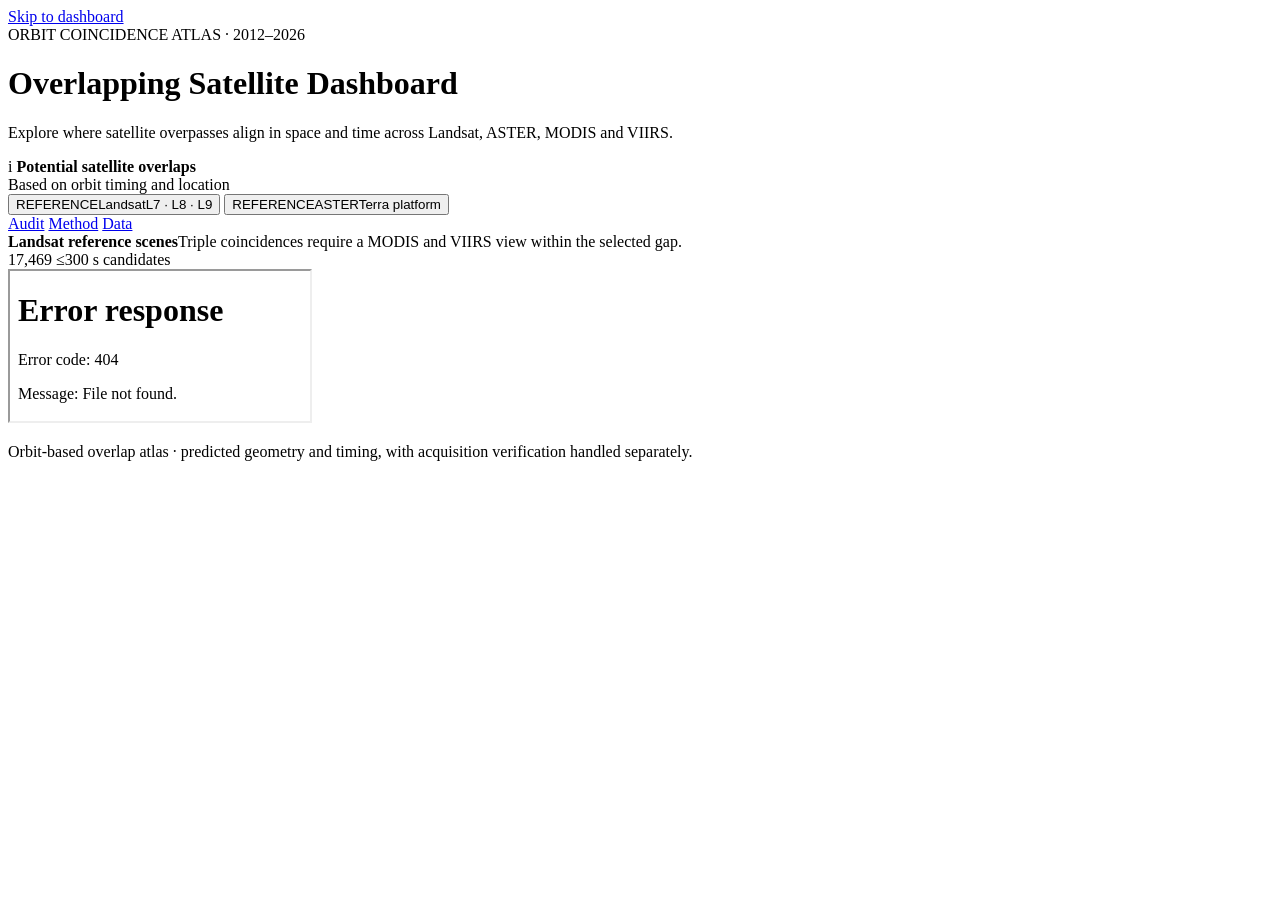
==== index.html @ bda2713e "Add dashboard shell" ====
<!doctype html>
<html lang="en">
<head>
<meta charset="utf-8">
<meta name="viewport" content="width=device-width,initial-scale=1,viewport-fit=cover">
<meta name="description" content="Explore predicted Landsat and ASTER overlap windows with MODIS and VIIRS, 2012–2026.">
<title>Overlapping Satellite Dashboard</title>
<link rel="preconnect" href="https://fonts.googleapis.com">
<link rel="preconnect" href="https://fonts.gstatic.com" crossorigin>
<link href="https://fonts.googleapis.com/css2?family=Barlow+Semi+Condensed:wght@500;600;700&family=IBM+Plex+Sans:wght@400;500;600&display=swap" rel="stylesheet">
<link rel="stylesheet" href="styles.css">
</head>
<body>
<a class="skip" href="#dashboard">Skip to dashboard</a>
<header class="masthead">
  <div class="mast-inner">
    <div class="brand-block">
      <div class="eyebrow">ORBIT COINCIDENCE ATLAS · 2012–2026</div>
      <h1>Overlapping Satellite Dashboard</h1>
      <p>Explore where satellite overpasses align in space and time across Landsat, ASTER, MODIS and VIIRS.</p>
    </div>
    <div class="status" title="Predicted from satellite orbit geometry and timing. Actual imagery availability still needs acquisition-catalog confirmation.">
      <span class="status-icon" aria-hidden="true">i</span>
      <span><strong>Potential satellite overlaps</strong><br><span class="status-sub">Based on orbit timing and location</span></span>
    </div>
  </div>
</header>

<div class="satbar-wrap">
  <nav class="satbar" role="tablist" aria-label="Reference satellite">
    <button class="sat-tab active" role="tab" aria-selected="true" aria-controls="panel-landsat" id="tab-landsat" data-sat="landsat">
      <span class="tab-kicker">REFERENCE</span><span class="tab-title">Landsat</span><span class="tab-meta">L7 · L8 · L9</span>
    </button>
    <button class="sat-tab" role="tab" aria-selected="false" aria-controls="panel-aster" id="tab-aster" data-sat="aster">
      <span class="tab-kicker">REFERENCE</span><span class="tab-title">ASTER</span><span class="tab-meta">Terra platform</span>
    </button>
  </nav>
  <div class="quicklinks">
    <a href="docs/AUDIT.md">Audit</a>
    <a href="docs/METHODOLOGY.md">Method</a>
    <a href="downloads/">Data</a>
  </div>
</div>

<main id="dashboard">
  <section class="sat-panel active" id="panel-landsat" role="tabpanel" aria-labelledby="tab-landsat">
    <div class="context-strip">
      <div><strong>Landsat reference scenes</strong><span>Triple coincidences require a MODIS and VIIRS view within the selected gap.</span></div>
      <span class="pill">17,469 ≤300 s candidates</span>
    </div>
    <iframe id="frame-landsat" src="satellites/landsat.html#explore" title="Landsat Coincidence Atlas" loading="eager"></iframe>
  </section>
  <section class="sat-panel" id="panel-aster" role="tabpanel" aria-labelledby="tab-aster" hidden>
    <div class="context-strip amber">
      <div><strong>ASTER reference scenes</strong><span>ASTER and Terra MODIS share one platform, so Terra MODIS Δt = 0 s by construction.</span></div>
      <span class="pill">277,760 ≤300 s VIIRS candidates</span>
    </div>
    <iframe id="frame-aster" data-src="satellites/aster.html#explore" title="ASTER Coincidence Atlas" loading="lazy"></iframe>
  </section>
</main>

<footer>
  <p>Orbit-based overlap atlas · predicted geometry and timing, with acquisition verification handled separately.</p>
</footer>
<script src="app.js"></script>
</body>
</html>
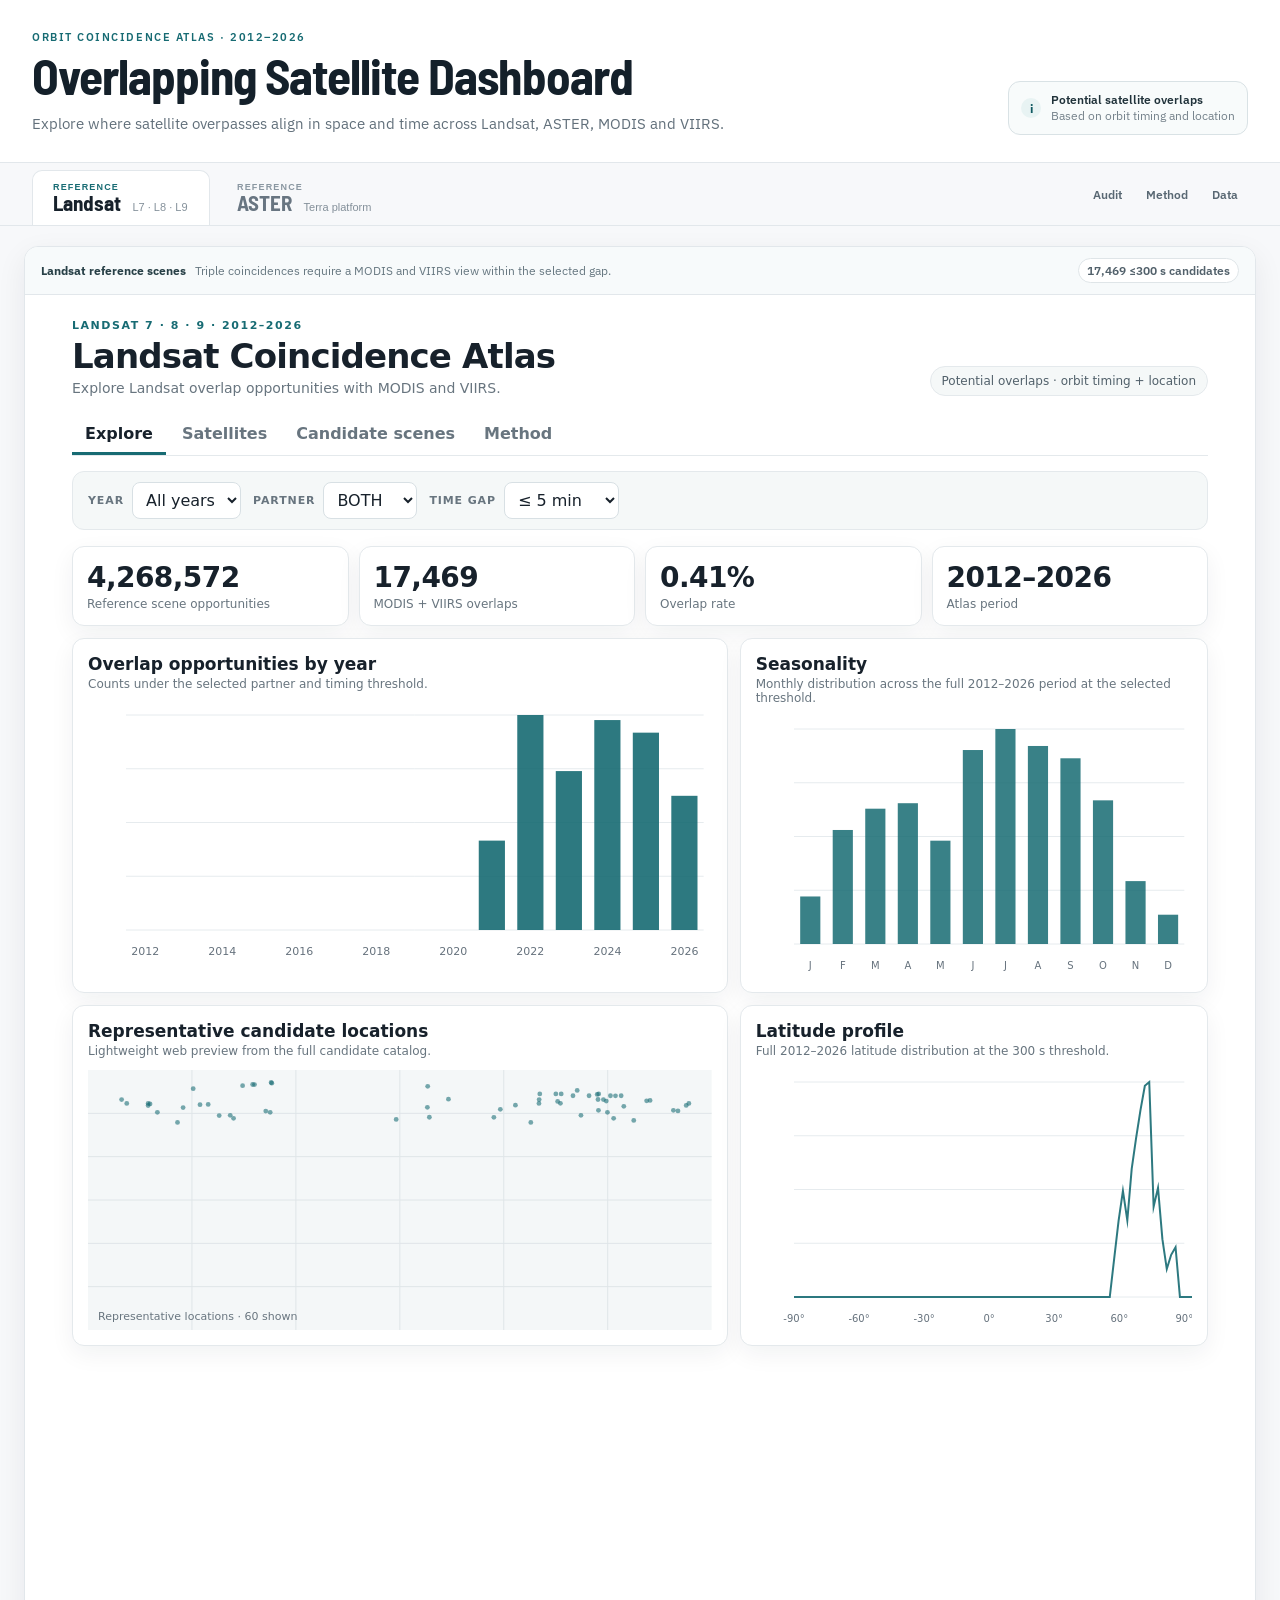
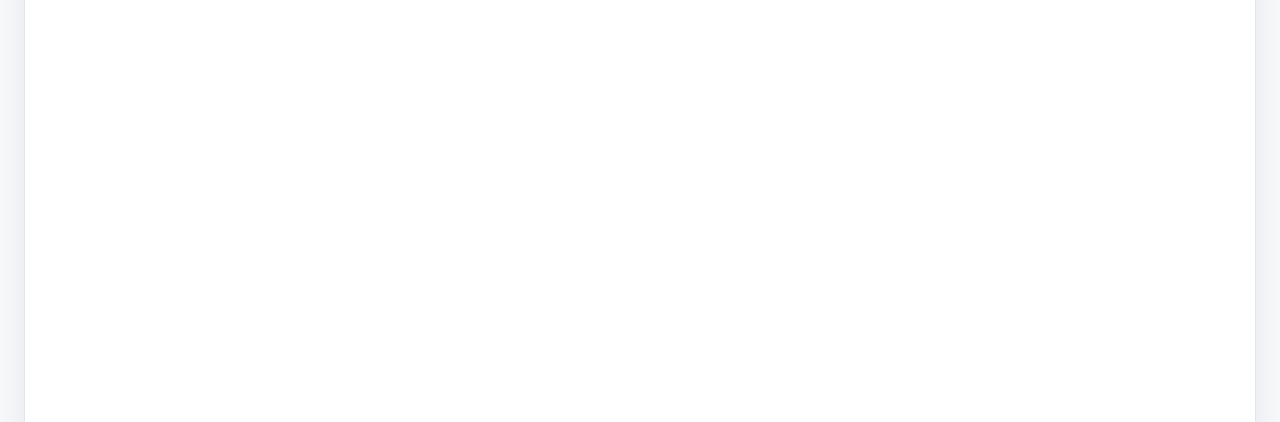
==== commit 9b8034a7: "Connect both satellite tabs to optimized viewer" ====
--- a/index.html
+++ b/index.html
@@ -48,14 +48,14 @@
       <div><strong>Landsat reference scenes</strong><span>Triple coincidences require a MODIS and VIIRS view within the selected gap.</span></div>
       <span class="pill">17,469 ≤300 s candidates</span>
     </div>
-    <iframe id="frame-landsat" src="satellites/landsat.html#explore" title="Landsat Coincidence Atlas" loading="eager"></iframe>
+    <iframe id="frame-landsat" src="satellites/viewer.html?sat=landsat#explore" title="Landsat Coincidence Atlas" loading="eager"></iframe>
   </section>
   <section class="sat-panel" id="panel-aster" role="tabpanel" aria-labelledby="tab-aster" hidden>
     <div class="context-strip amber">
       <div><strong>ASTER reference scenes</strong><span>ASTER and Terra MODIS share one platform, so Terra MODIS Δt = 0 s by construction.</span></div>
       <span class="pill">277,760 ≤300 s VIIRS candidates</span>
     </div>
-    <iframe id="frame-aster" data-src="satellites/aster.html#explore" title="ASTER Coincidence Atlas" loading="lazy"></iframe>
+    <iframe id="frame-aster" data-src="satellites/viewer.html?sat=aster#explore" title="ASTER Coincidence Atlas" loading="lazy"></iframe>
   </section>
 </main>
 
--- a/styles.css
+++ b/styles.css
@@ -0,0 +1,29 @@
+:root{
+  --bg:#f7f8fa;--surface:#ffffff;--surface-2:#f2f5f7;--ink:#17212b;--muted:#66727d;--rule:#e2e7eb;
+  --accent:#176b73;--accent-2:#0f5961;--accent-soft:#e8f3f3;--accent-ink:#164f55;
+  --warm:#8a6432;--warm-soft:#f7f1e8;
+  --shadow:0 10px 30px rgba(18,35,49,.07);--display:"Barlow Semi Condensed",Arial Narrow,sans-serif;
+  --body:"IBM Plex Sans",system-ui,-apple-system,"Segoe UI",sans-serif;
+}
+*{box-sizing:border-box}html{scroll-behavior:smooth}body{margin:0;background:var(--bg);color:var(--ink);font-family:var(--body);-webkit-font-smoothing:antialiased}
+.skip{position:absolute;left:-999px;top:8px;background:#fff;padding:8px 12px;z-index:99}.skip:focus{left:8px}
+.masthead{background:#fff;color:var(--ink);border-bottom:1px solid var(--rule)}
+.mast-inner{max-width:1540px;margin:auto;padding:30px 32px 27px;display:flex;gap:36px;align-items:flex-end;justify-content:space-between}
+.eyebrow{font:600 11px var(--body);letter-spacing:.14em;color:var(--accent);margin-bottom:8px}
+.brand-block h1{font:700 clamp(32px,4vw,49px)/.98 var(--display);margin:0;letter-spacing:-.02em;color:#14202a}
+.brand-block p{max-width:820px;margin:12px 0 0;color:#62707b;font-size:15px;line-height:1.55}
+.status{display:flex;align-items:center;gap:10px;color:#55646f;font-size:12px;line-height:1.35;white-space:nowrap;border:1px solid #d9e2e5;background:#f8fbfb;padding:10px 12px;border-radius:12px}
+.status strong{color:#20323a;font-weight:600}.status-sub{color:#75828b}.status-icon{display:grid;place-items:center;width:20px;height:20px;border-radius:50%;background:var(--accent-soft);color:var(--accent-2);font:700 12px var(--body);flex:0 0 auto}
+.satbar-wrap{position:sticky;top:0;z-index:20;background:rgba(247,248,250,.94);backdrop-filter:blur(14px);border-bottom:1px solid var(--rule);display:flex;justify-content:space-between;align-items:stretch;padding:0 32px}
+.satbar{display:flex;gap:6px;padding-top:7px}.sat-tab{appearance:none;border:1px solid transparent;border-bottom:0;background:transparent;cursor:pointer;display:grid;grid-template-columns:auto auto;grid-template-rows:auto auto;column-gap:10px;padding:11px 20px 12px;text-align:left;color:#687581;min-width:178px;border-radius:10px 10px 0 0}
+.sat-tab:hover{background:#eef2f4;color:var(--ink)}.sat-tab.active{background:var(--surface);border-color:var(--rule);color:var(--ink);box-shadow:0 -1px 0 #fff inset}
+.tab-kicker{grid-column:1/-1;font-size:9px;letter-spacing:.13em;font-weight:700;color:#8a97a1}.sat-tab.active .tab-kicker{color:var(--accent)}
+.tab-title{font:700 21px/1 var(--display)}.tab-meta{font-size:11px;align-self:end;color:#84909a}
+.quicklinks{display:flex;align-items:center;gap:4px}.quicklinks a{color:#596873;text-decoration:none;font-size:12px;font-weight:600;padding:7px 10px;border-radius:7px}.quicklinks a:hover{background:#edf2f3;color:var(--accent-2)}
+main{max-width:1600px;margin:0 auto;padding:20px 24px 30px}.sat-panel{background:var(--surface);border:1px solid var(--rule);border-radius:14px;box-shadow:var(--shadow);overflow:hidden}
+.context-strip{display:flex;align-items:center;justify-content:space-between;gap:18px;padding:11px 16px;background:#f7fafb;border-bottom:1px solid var(--rule);font-size:12px}
+.context-strip div{display:flex;gap:9px;align-items:baseline}.context-strip strong{font-weight:700;color:#284047}.context-strip span{color:#667780}.context-strip.amber{background:#fbfaf7;border-bottom-color:#e9e4d9}.context-strip.amber strong{color:#62513b}
+.pill{white-space:nowrap!important;background:#fff;border:1px solid #dfe5e8;padding:4px 8px;border-radius:999px;font-variant-numeric:tabular-nums;font-weight:600;color:#52616b!important}
+iframe{display:block;width:100%;border:0;min-height:1600px;background:#fff}footer{max-width:1540px;margin:0 auto;padding:0 32px 28px;color:#89939a;font-size:11px}
+@media(max-width:760px){.mast-inner{padding:22px 18px;display:block}.status{margin-top:18px;width:max-content;max-width:100%;white-space:normal}.satbar-wrap{padding:0 8px;overflow-x:auto}.sat-tab{min-width:145px;padding-left:14px;padding-right:14px}.quicklinks{display:none}main{padding:10px}.context-strip{align-items:flex-start;flex-direction:column;gap:7px}.context-strip div{display:block}.context-strip div span{display:block;margin-top:3px}.pill{align-self:flex-start}}
+@media(prefers-reduced-motion:reduce){*{scroll-behavior:auto!important;transition:none!important}}
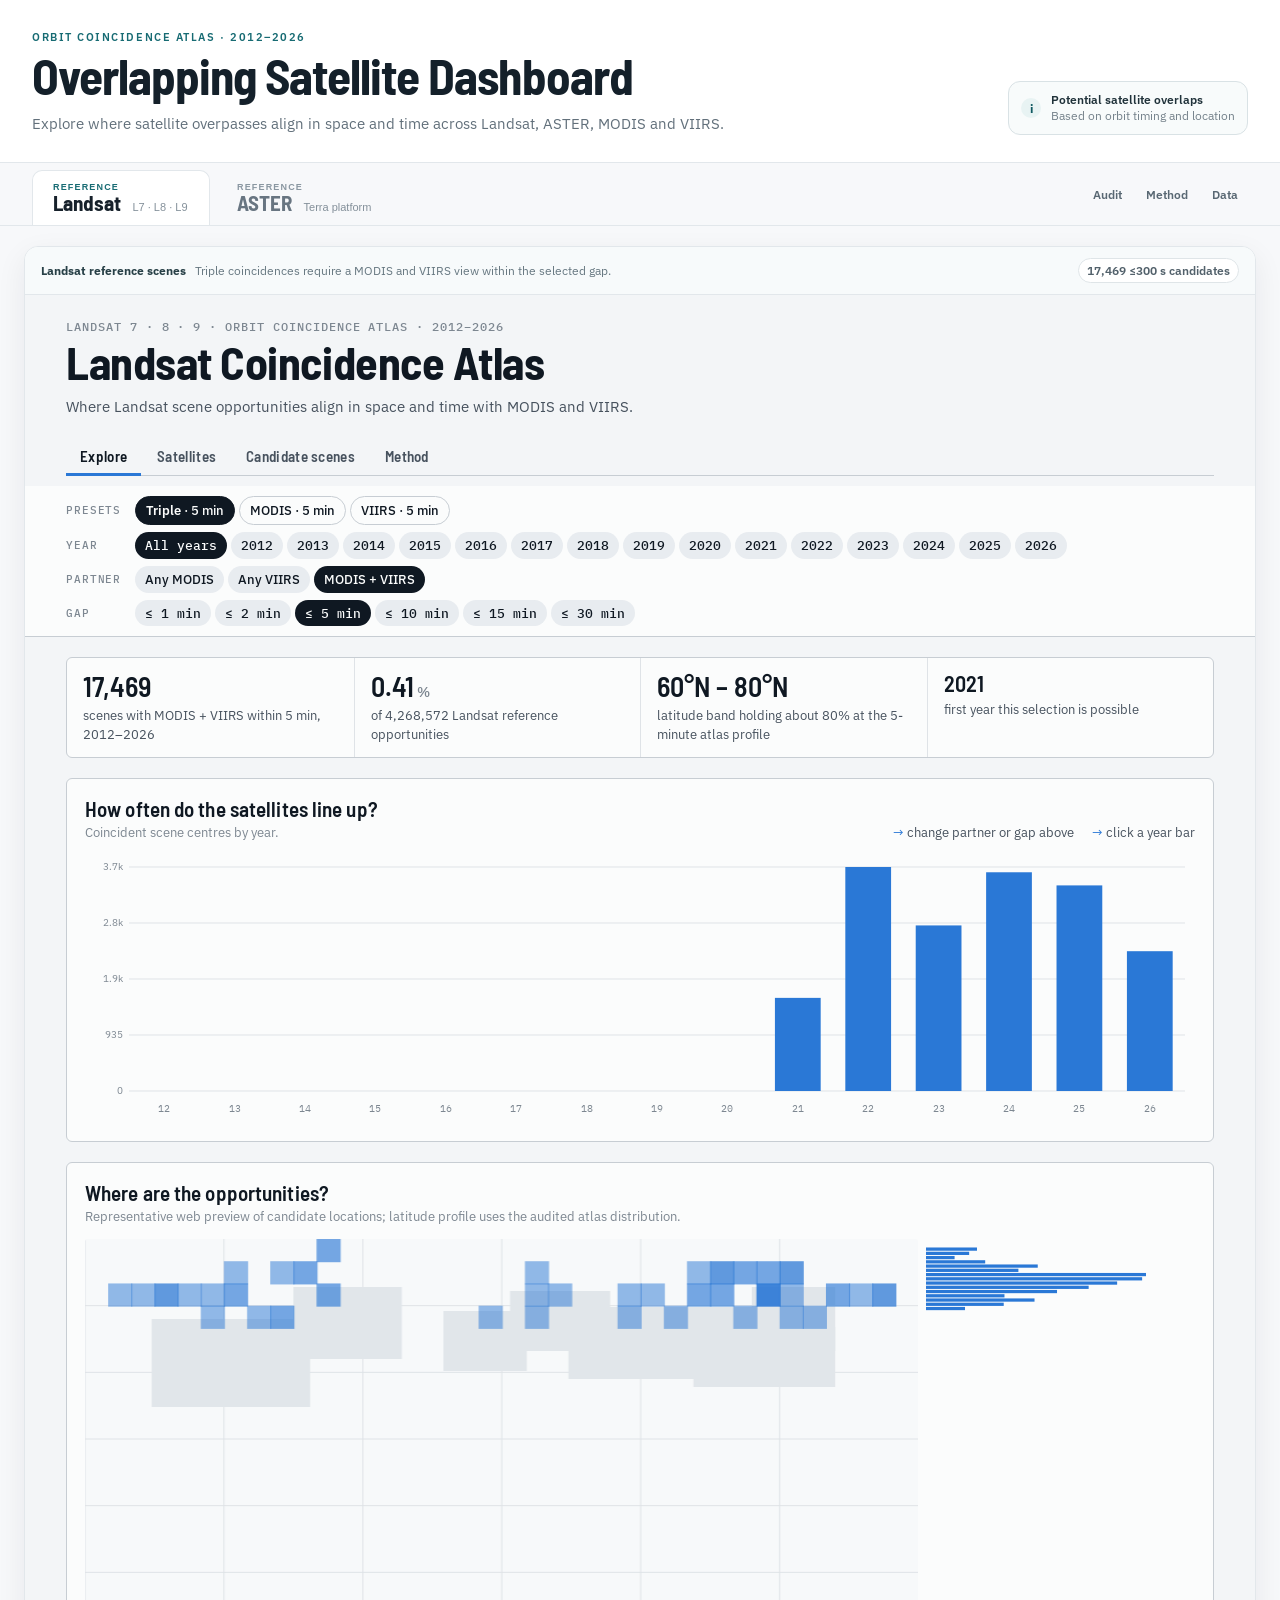
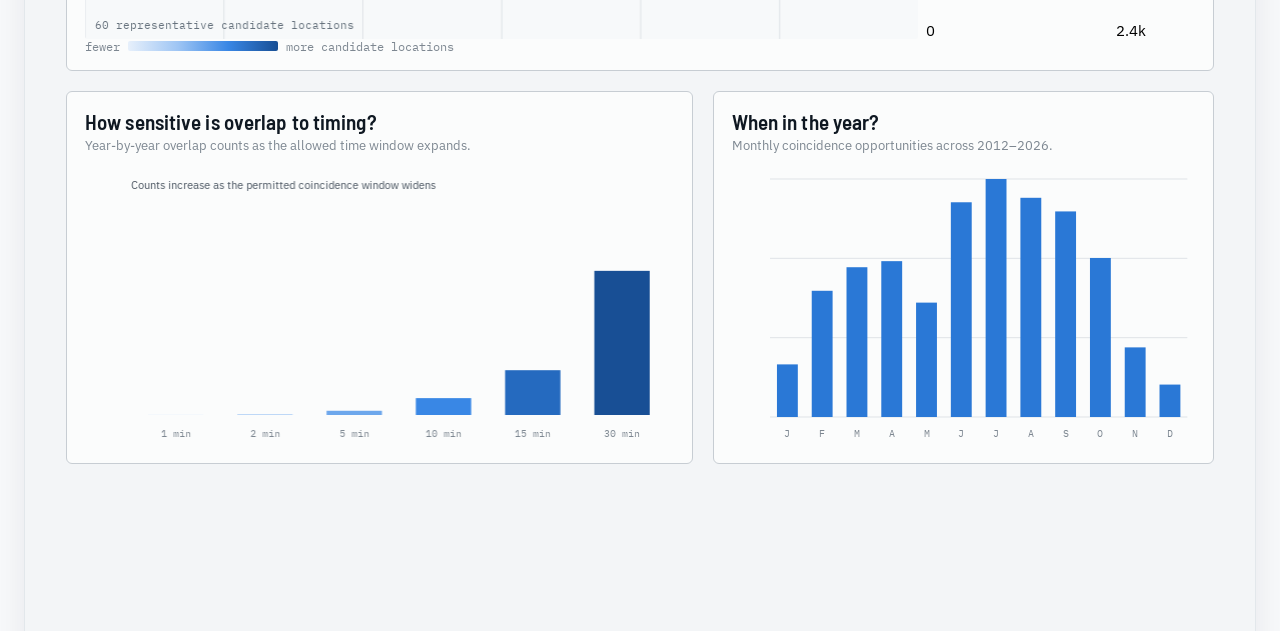
==== commit c65094f4: "Clarify ASTER modeled overlaps and validation limits" ====
--- a/index.html
+++ b/index.html
@@ -52,9 +52,22 @@
   </section>
   <section class="sat-panel" id="panel-aster" role="tabpanel" aria-labelledby="tab-aster" hidden>
     <div class="context-strip amber">
-      <div><strong>ASTER reference scenes</strong><span>ASTER and Terra MODIS share one platform, so Terra MODIS Δt = 0 s by construction.</span></div>
-      <span class="pill">277,760 ≤300 s VIIRS candidates</span>
+      <div><strong>ASTER modeled opportunities</strong><span>Terra MODIS shares the Terra platform; its 0 s atlas gap is a modeling relationship, not proof of a usable ASTER acquisition.</span></div>
+      <span class="pill">277,760 modeled ≤300 s VIIRS opportunities</span>
     </div>
+    <aside class="aster-caveat" aria-label="Important ASTER interpretation note">
+      <div class="caveat-icon" aria-hidden="true">!</div>
+      <div class="caveat-copy">
+        <strong>Modeled overlap ≠ validation-ready data</strong>
+        <p>The atlas predicts where orbit timing and location align. ASTER is a targeted instrument, so a modeled scene opportunity does not mean ASTER imagery was actually acquired. A displayed 0 s Terra-MODIS gap also does <em>not</em> mean ASTER and VIIRS are simultaneous.</p>
+        <div class="caveat-grid">
+          <span><b>Acquisition</b> Verify an actual ASTER scene exists.</span>
+          <span><b>Timing</b> Recover native observation time, not only modeled orbit time.</span>
+          <span><b>Geometry</b> Confirm the target sensor's native footprint overlaps usable ASTER pixels.</span>
+          <span><b>Fire reference</b> ASTER SWIR became unusable in 2008; the historical SWIR-based binary fire method does not directly apply to VIIRS-era ASTER scenes.</span>
+        </div>
+      </div>
+    </aside>
     <iframe id="frame-aster" data-src="satellites/viewer.html?sat=aster#explore" title="ASTER Coincidence Atlas" loading="lazy"></iframe>
   </section>
 </main>
